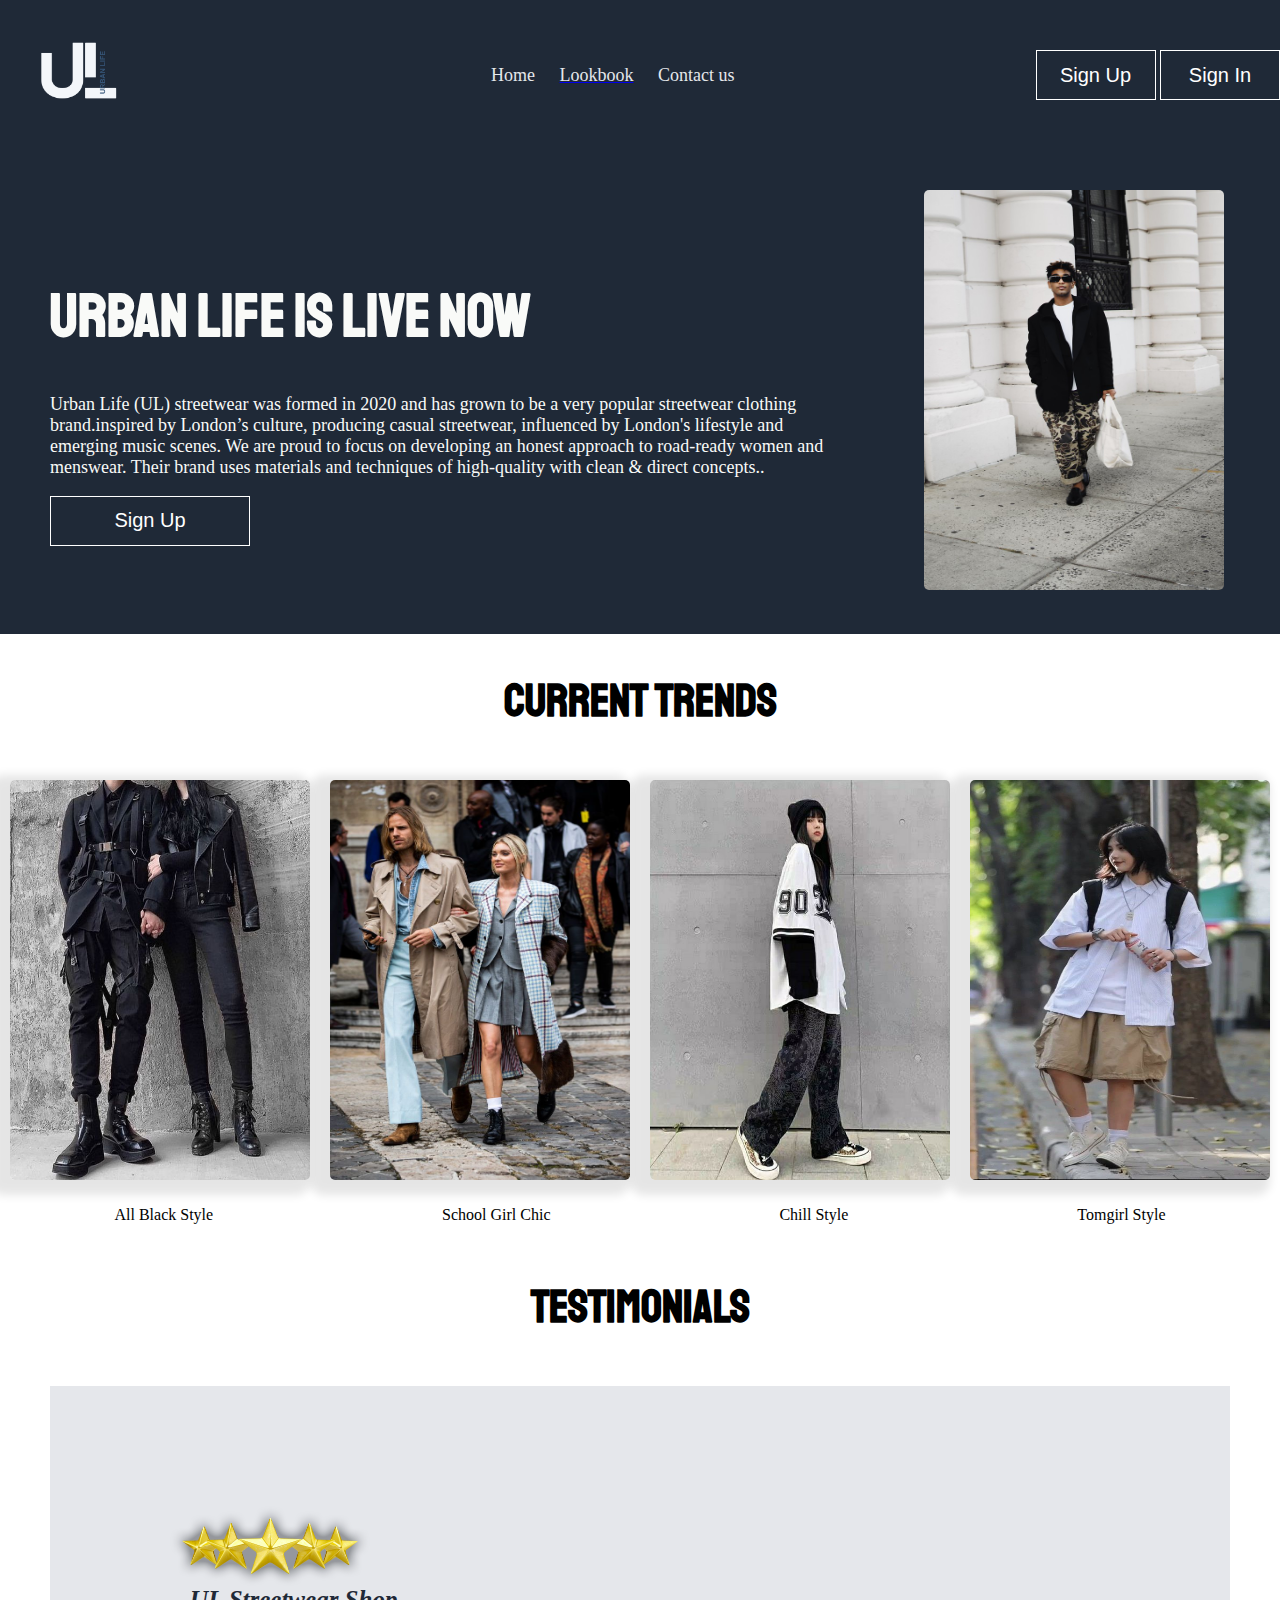
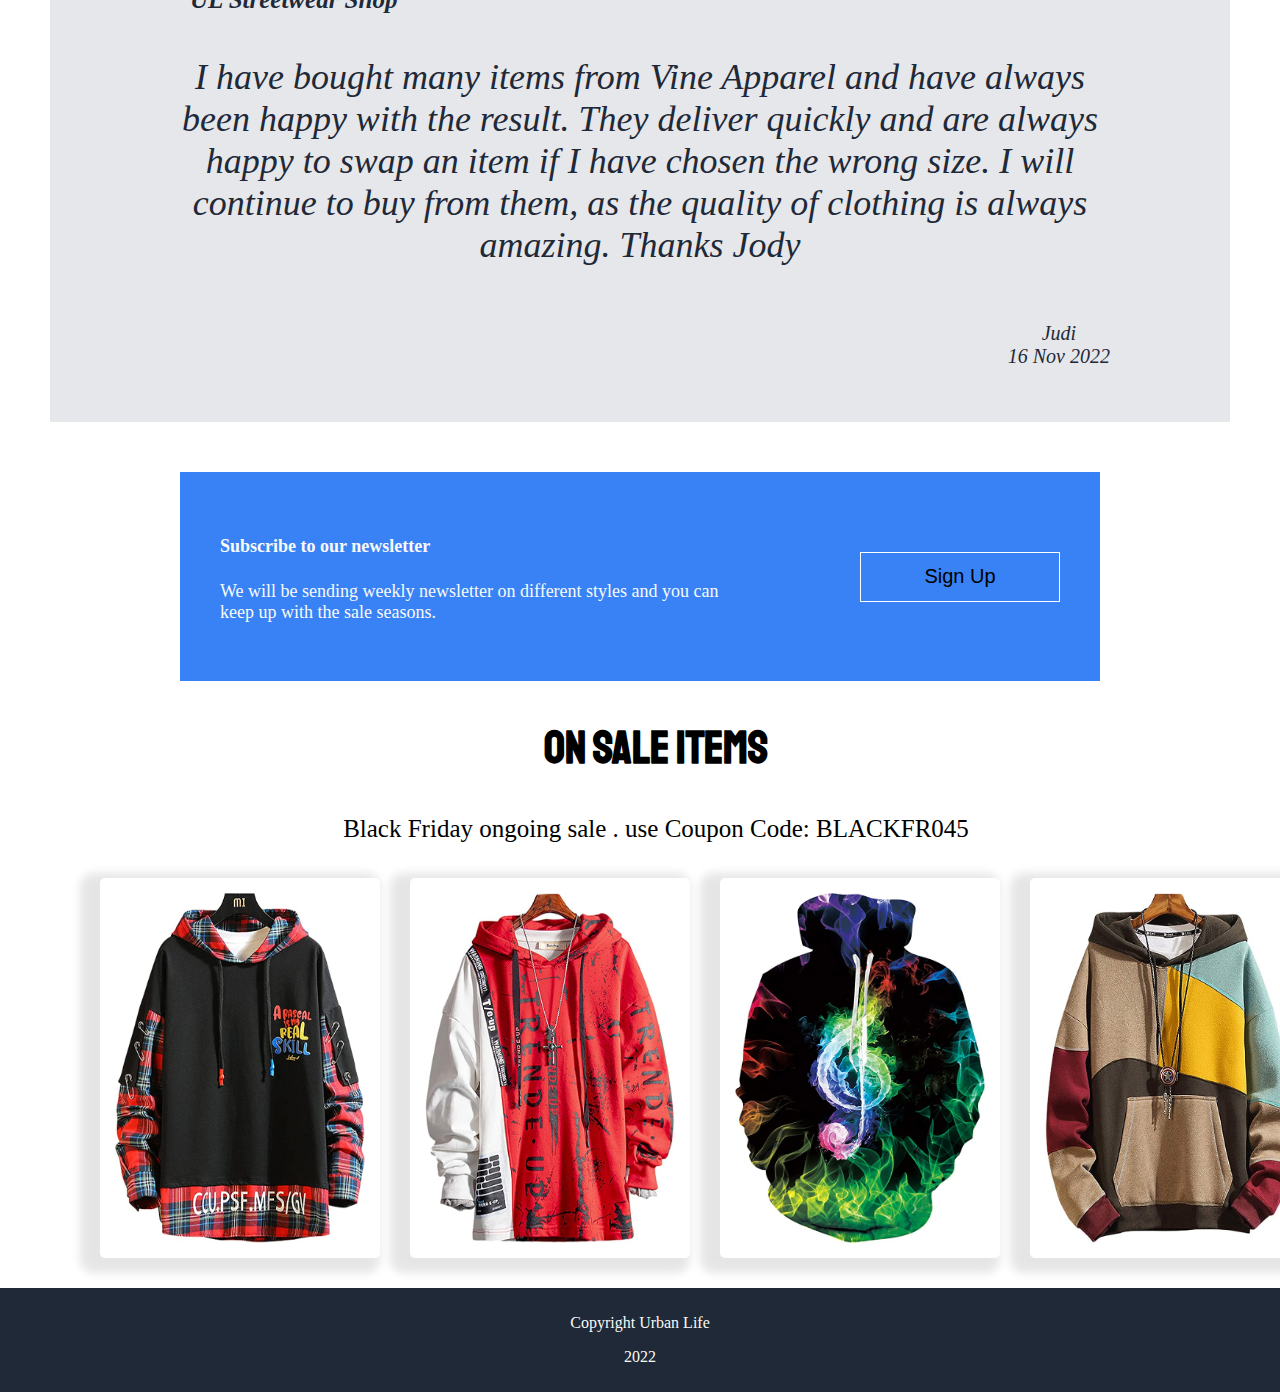
==== index.html @ 91b4eda9 "completed all updates and code optimized" ====
<!DOCTYPE html>
<html lang="en">
<head>
    <meta charset="UTF-8">
    <meta http-equiv="X-UA-Compatible" content="IE=edge">
    <meta name="viewport" content="width=device-width, initial-scale=1.0">
    <link rel="stylesheet" href="./styles.css">
    <title>Street Style Fashion</title>
</head>
<body>
    <header>
        <img 
            class="logo-div"
            src='./img/UL.png'
            alt='street style logo'
        />
        <nav class="nav-div">
            <ul class="navbar-head">
                <li class="navbar-item">Home</li>
                <a href="./screens/lookbook/lookbook.html"><li class="navbar-item">Lookbook</li></a>
                <li class="navbar-item">Contact us</li>
            </ul>
        </nav>
        <div class="sign-div">
            <button class="sign-button">
                Sign Up
            </button>
            <button class="sign-button">
                Sign In
            </button>
        </div>
    </header>

    <section class="first-section">
        <div class="first-section-data">
            <h1>Urban Life is live now</h1>
            <p> Urban Life (UL) streetwear was formed in 2020 and has grown to be a very popular streetwear clothing brand.inspired by London’s culture, producing casual streetwear, influenced by London's lifestyle and emerging music scenes. We are proud to focus on developing an honest approach to road-ready women and menswear. Their brand uses materials and techniques of high-quality with clean & direct concepts..</p>
            <button class="jumbotron-button">Sign Up</button>
        </div>
        <div class="first-section-image">
            <img
                class="main-image"
                src="./img/5564923_1669166800454_filtered.jpg"
                alt="picture of a man with street style fashion"
                height=400px
            />
        </div>
    </section>

    <h2> Current Trends</h2>
    <section class="second-section">
            <img class="current-trend-images" alt="street wear designs" src="./img/img2.jpeg" />
            <img class="current-trend-images" alt="street wear designs" src="./img/img3.jpeg" />
            <img class="current-trend-images" alt="street wear designs" src="./img/img4.jpeg" width="250px" height="250px"/>
            <img class="current-trend-images" alt="street wear designs" src="./img/img5.jpeg" width="250px" height="250px"/>
    </section>
    <section class="second-section-text">
        <p>All Black Style</p>
        <p>School Girl Chic</p>
        <p>Chill Style</p>
        <p>Tomgirl Style</p>
    </section>
    <h2>Testimonials</h2>
    <section class="third-section">
        <img src="./img/five-star-rating.png" alt="sive star rating" >
        <h5>UL Streetwear Shop</h5>
        <p class="testimonial-user1">I have bought many items from Vine Apparel and have always been happy with the result. They deliver quickly and are always happy to swap an item if I have chosen the wrong size. I will continue to buy from them, as the quality of clothing is always amazing. Thanks Jody</p>
        <p class="testimonial-name-sign"><strong>Judi</strong><br>16 Nov 2022</p>
    </section>
    <section class="fourth-section">
        <div class="fourth-section-data">
            <h4>Subscribe to our newsletter</h4>
            <p>We will be sending weekly newsletter on different styles and you can keep up with the sale seasons. </p>
        </div>
        <div class="fourth-section-button">
            <button id="newsletter-button">
                Sign Up
            </button>
        </div>
    </section>
    <section class="on-sale">
        <h2>on Sale Items</h2>
        <p class="sale-text">Black Friday ongoing sale . use Coupon Code: BLACKFR045</p>
        <div class="sale-items">
            <img class="on-sale-images"  src="./img/onSale1.jpg">
            <img class="on-sale-images"  src="./img/onSale2.jpg">
            <img class="on-sale-images"  src="./img/onSale4.jpg">
            <img class="on-sale-images"  src="./img/onSale3.jpg">
            <img class="on-sale-images"  src="./img/onSale5.jpg">
            <img class="on-sale-images"  src="./img/onSale6.jpg">
        </div>
    </section>
    <footer>
    <p>Copyright Urban Life </p>
    <p>2022</p>
    </footer>
</body>
</html>
---- styles.css ----
@import url('https://fonts.googleapis.com/css2?family=Bigelow+Rules&family=Manrope:wght@200&family=Neucha&family=Patrick+Hand&family=Staatliches&display=swap');

body{
    height: 100vh;
    width: 100%;
    margin:0;
}
header{
    display: flex;
    flex-direction: row;
    height: 150px;
    justify-content: space-between;
    align-items: center;
    background-color: #1f2937;
    color: #f9faf8;
    font-size: 18px;
}
.nav-div{
    align-items: center;
    
}
.navbar-head{
    list-style-type: none;
}
.navbar-item{
    display: inline;
    padding: 10px;
}
.navbar-item:hover{
    color: yellow;
    font-weight: 600;
    transform: scale(5);
}
.navbar-item:visited{
    font-size: 18px;
    color: #E5E7EB;
}
.navbar-item{
    font-size: 18px;
    color: #E5E7EB;
}
.logo-div{
    width: 150px;
    height: auto;
}

.first-section{
    width: 100%;
    display: flex;
    flex-direction: row;
    justify-content: center;
    align-items: center;
    background-color: #1f2937;
    color: #f9faf8;
}
.first-section-image{
    width:30%;
    padding: 30px;
}
.main-image{
    width:300px;
    height:400px;
    border-radius: 5px;
    margin: 10px;
}
.first-section-data{
    width: 70%;
    padding:50px;
}

.second-section {
    width: 100%;
    display: flex;
    flex-direction: row;
    justify-content: space-around;
    align-items: center;
    margin-top: 40px;
}
.second-section img {
    box-shadow: -10px 5px 10px 10px rgba(0,0,0,0.1);
}
.second-section-text{
    width: 100%;
    display: flex;
    flex-direction: row;
    justify-content: space-around;
    align-items: center;
}
.second-section-text p{
    position: relative;
    max-width: 120px;
    text-align: left;
}
.third-section{
    background-color: #E5E7EB;
    margin: 50px;
    padding: 120px;
    /*height: 13rem; */
    text-align: center;
    justify-content: center;
    font-size: 36px;
    font-style: italic;
    font-weight: lighter;
    color: #1f2937
}
.fourth-section{
    background-color: #3882f6;
    margin-left: 180px;
    margin-right: 180px;
    padding: 40px; 
    display: flex;
    flex-direction: row;
    height: auto;
    justify-content: space-between;
    align-items: center;
    color: #f9faf8;
    font-size: 18px;
}
.fourth-section-data{
    width:60%;
}
.sign-button{
    background: #1f2937;
    width: 120px;
    height: 50px;
    border: 1px solid white ;
    font-size: 20px;
    color: white;
}
#newsletter-button{
    background: transparent;
    width: 200px;
    height: 50px;
    border: 1px solid white ;
    font-size: 20px;
}
footer{
    align-items: center;
    background-color: #1f2937;
    color: #f9faf8;
    justify-content: center;
    font: 18px;
    padding: 10px;
    text-align: center;
    margin-top: 20px;
}
h1{
    font-size: 48px;
    font-weight: extra-bold;
    color: #f9faf8;
}
.first-section p{
    font-size: 18px;
}
button:hover{
    background-color: #4a638b;
}
.current-trend-images{
    width:300px;
    height:400px;
    border-radius: 5px;
    margin: 10px;
}

.jumbotron-button{
    background: #1f2937;
    width: 200px;
    height: 50px;
    border: 1px solid white ;
    font-size: 20px;
    color: white;
}
.sale-items{
    display: flex;
    flex-direction: row;
}

.sale-items img{
    border-radius:5px;
    box-shadow: -10px 5px 10px 10px rgba(0,0,0,0.1);
}
.testimonial-name-sign{
    display: block;
    float: right;
    font-size: 20px;
}

.testimonial-date{
   
    float: right;
    font-size: 15px;
}
.third-section img{
    width: 200px;
    height: 80px;
    float: left;
}

.testimonial-user1{
    clear: left;
}

.third-section h5{
    clear: left;
    float:left;
    margin-top: 0px;
    font-size: 25px;
    margin-left: 20px;
}
h2{
    font-size: 46px;
    font-family: 'Staatliches', cursive;
    text-align: center;
}
h1{
    font-size: 60px;
    font-family: 'Staatliches', cursive;
}
.on-sale{
    width: 90%;
    justify-content: center;
    align-items: center;
    margin-left: 80px;
    margin-right: 80px;
}
.sale-text{
    font-size: 25px;
    font-weight: 300;
    text-align: center;
}
.on-sale-images{
    width: 250px;
    height:350px;
    border-radius: 5px;
    margin: 10px;
    margin-left: 20px;
    padding: 15px;
}
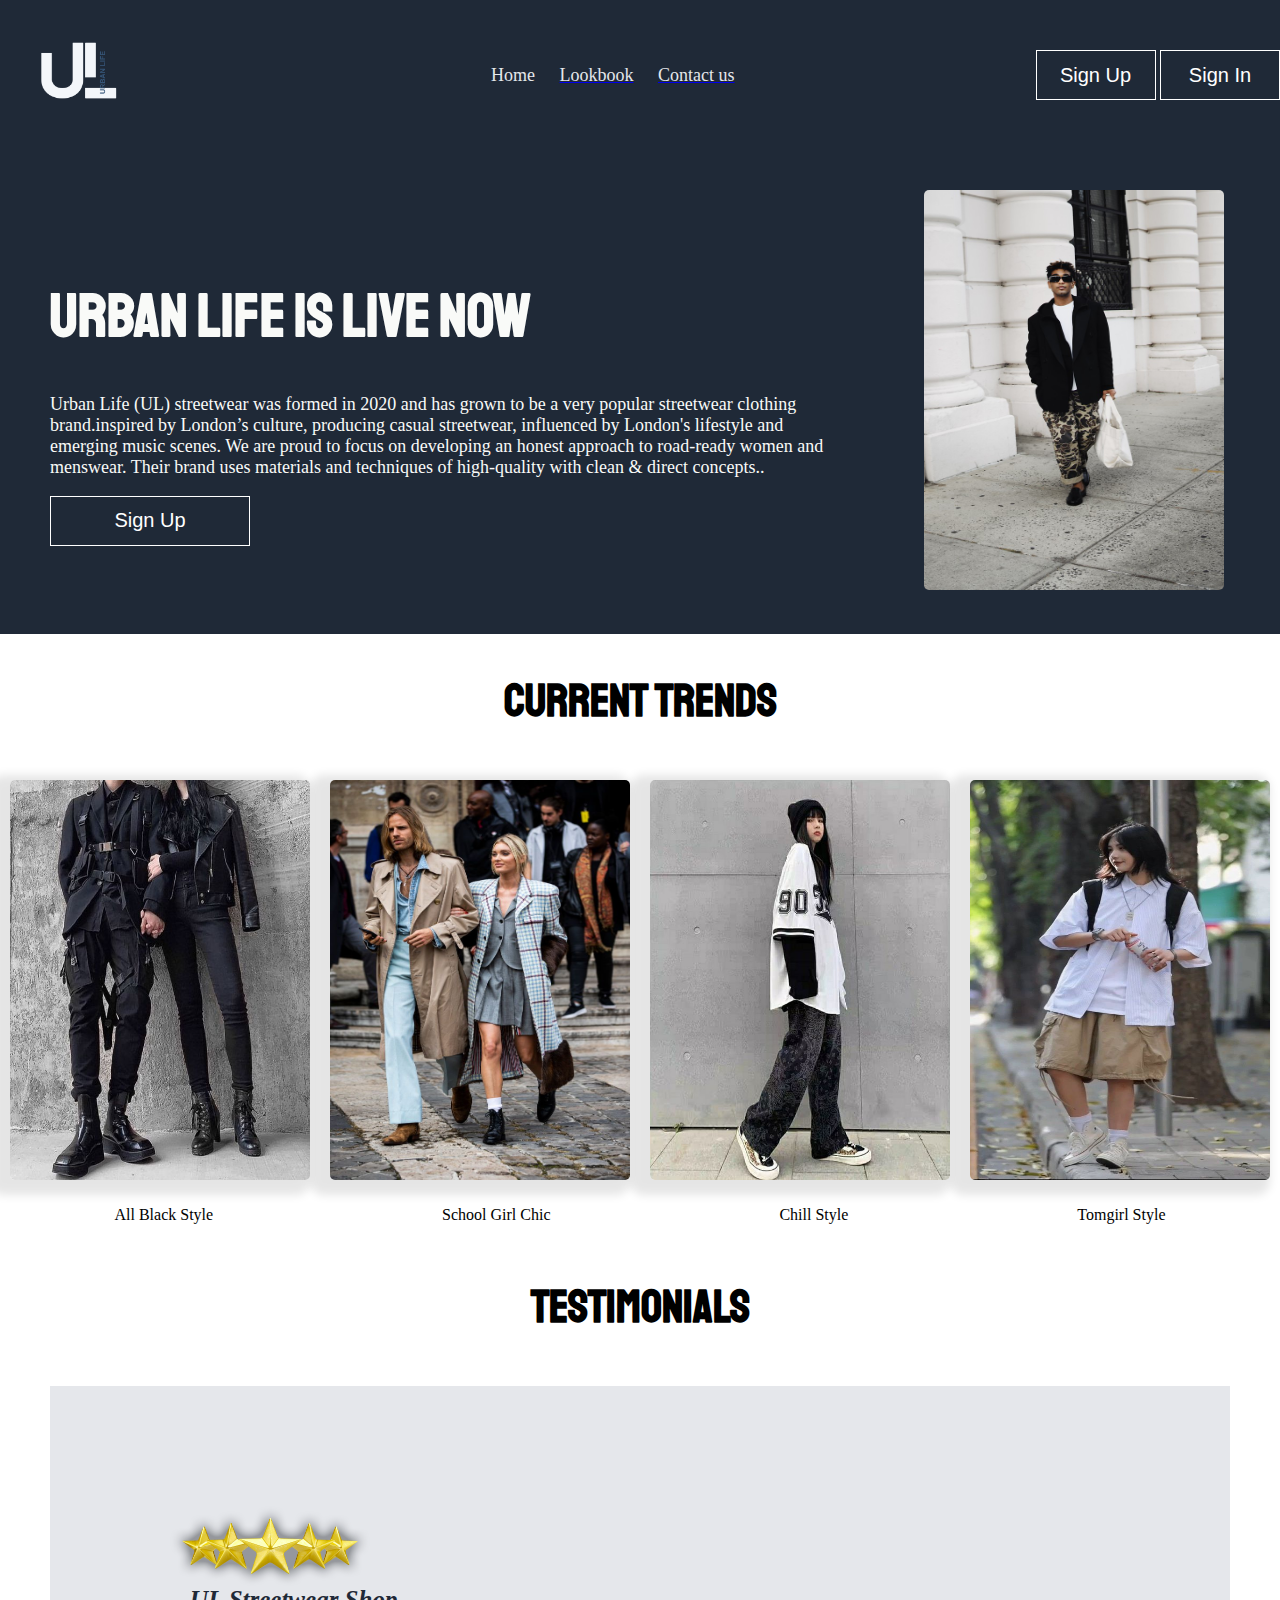
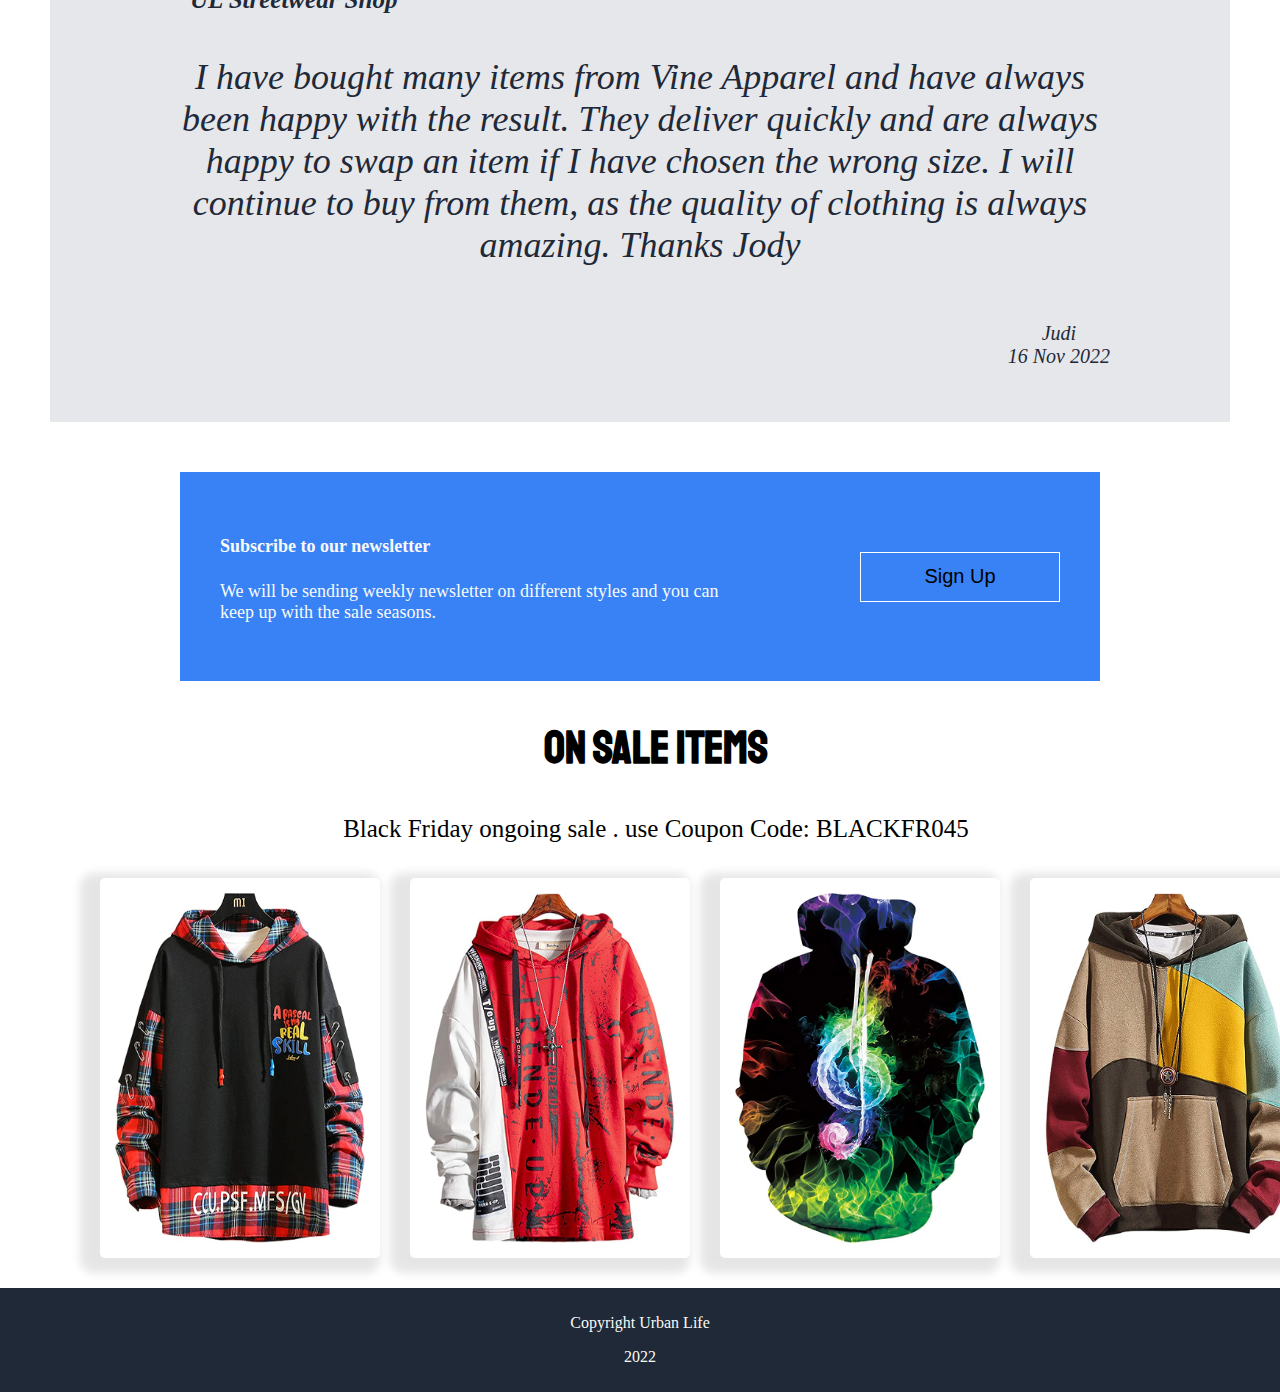
==== commit f22bc2c1: "added contact us page" ====
--- a/index.html
+++ b/index.html
@@ -18,7 +18,7 @@
             <ul class="navbar-head">
                 <li class="navbar-item">Home</li>
                 <a href="./screens/lookbook/lookbook.html"><li class="navbar-item">Lookbook</li></a>
-                <li class="navbar-item">Contact us</li>
+                <a href="./screens/contact-us/contact-us.html"><li class="navbar-item">Contact us</li></a>
             </ul>
         </nav>
         <div class="sign-div">
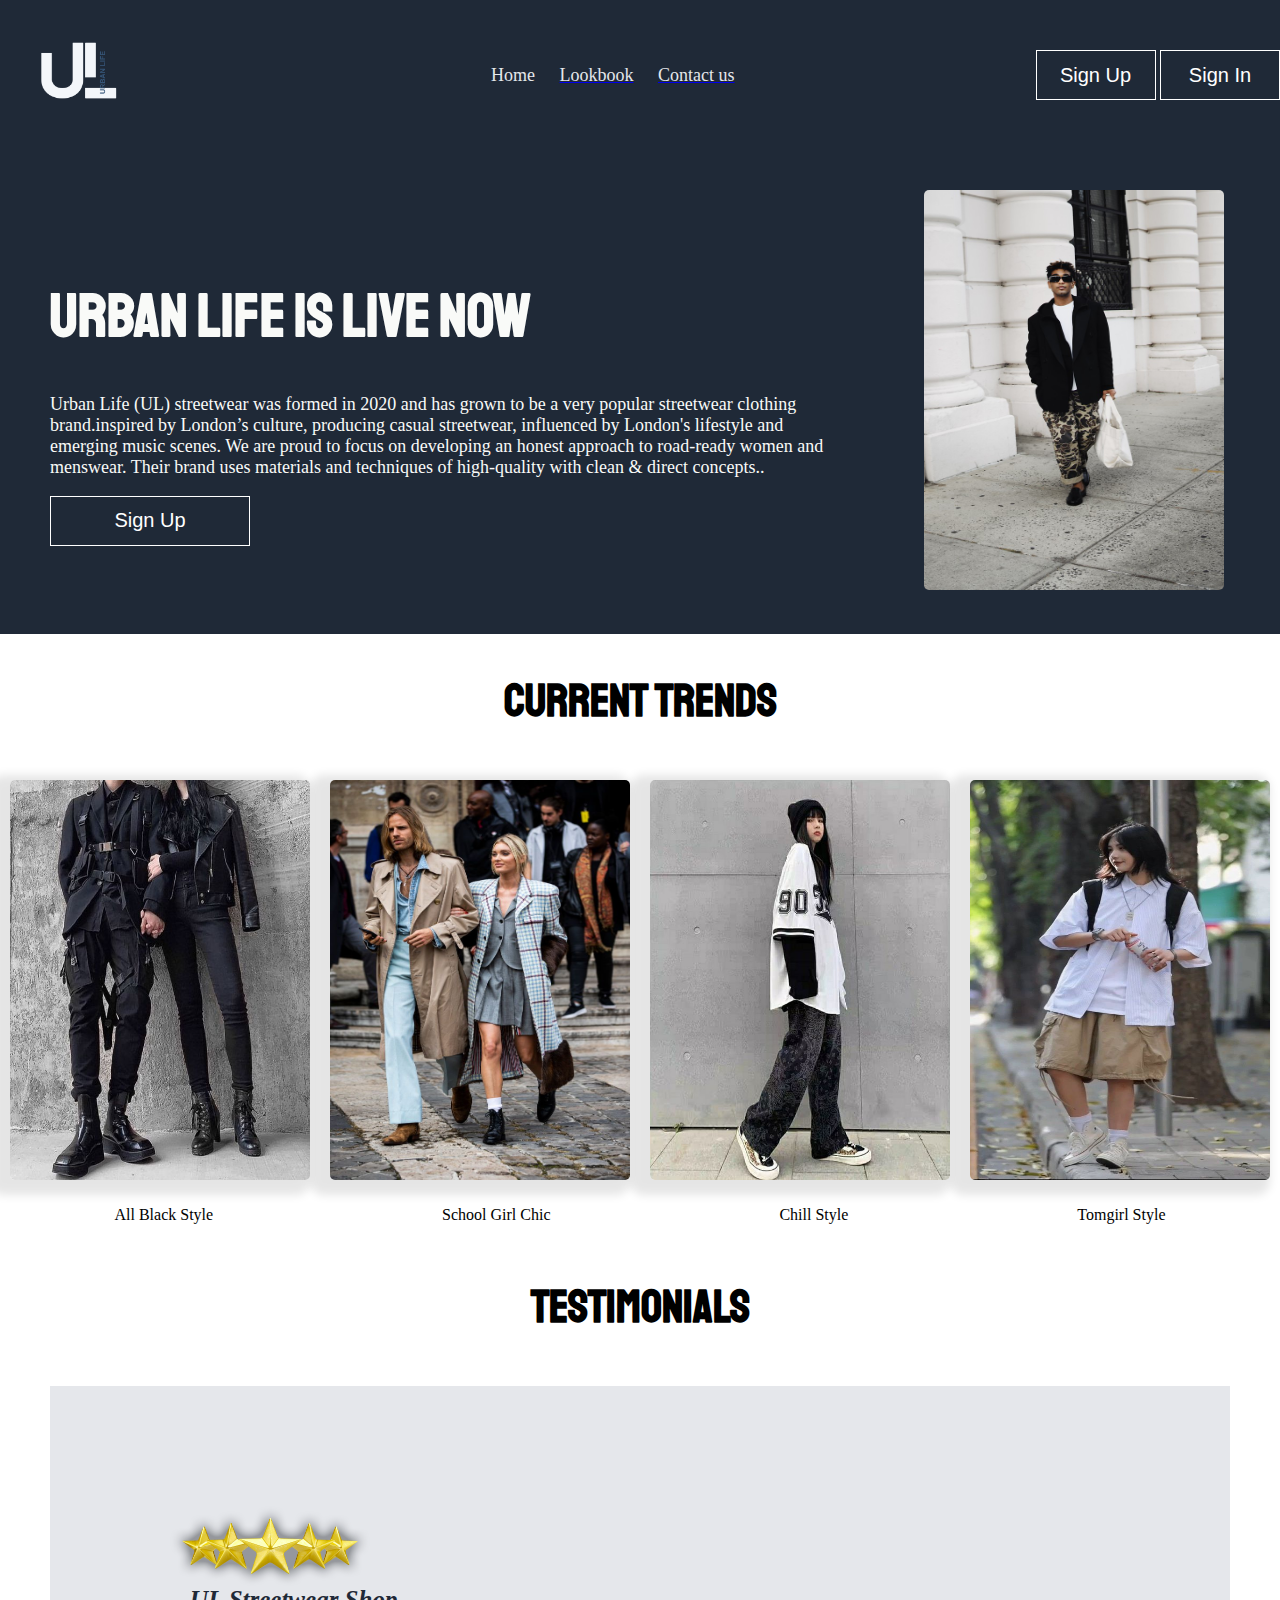
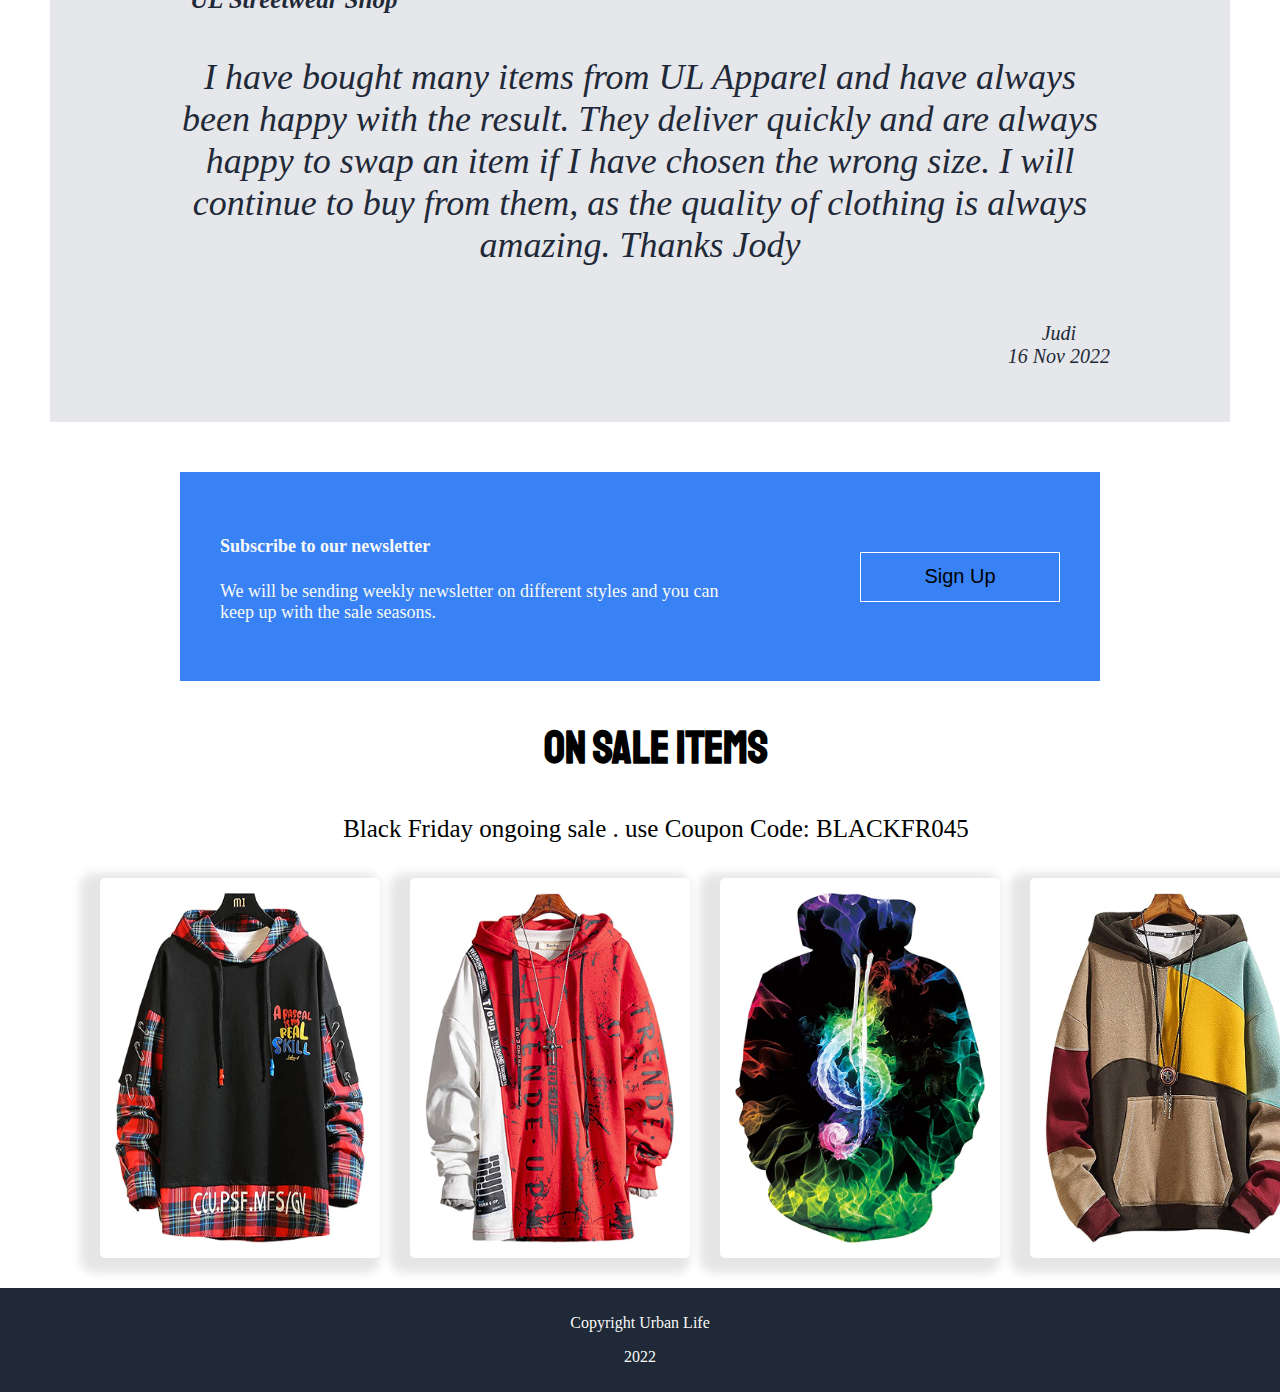
==== commit 1d4bc66f: "added add to cart btn- updated few stuff" ====
--- a/index.html
+++ b/index.html
@@ -64,7 +64,7 @@
     <section class="third-section">
         <img src="./img/five-star-rating.png" alt="sive star rating" >
         <h5>UL Streetwear Shop</h5>
-        <p class="testimonial-user1">I have bought many items from Vine Apparel and have always been happy with the result. They deliver quickly and are always happy to swap an item if I have chosen the wrong size. I will continue to buy from them, as the quality of clothing is always amazing. Thanks Jody</p>
+        <p class="testimonial-user1">I have bought many items from UL Apparel and have always been happy with the result. They deliver quickly and are always happy to swap an item if I have chosen the wrong size. I will continue to buy from them, as the quality of clothing is always amazing. Thanks Jody</p>
         <p class="testimonial-name-sign"><strong>Judi</strong><br>16 Nov 2022</p>
     </section>
     <section class="fourth-section">
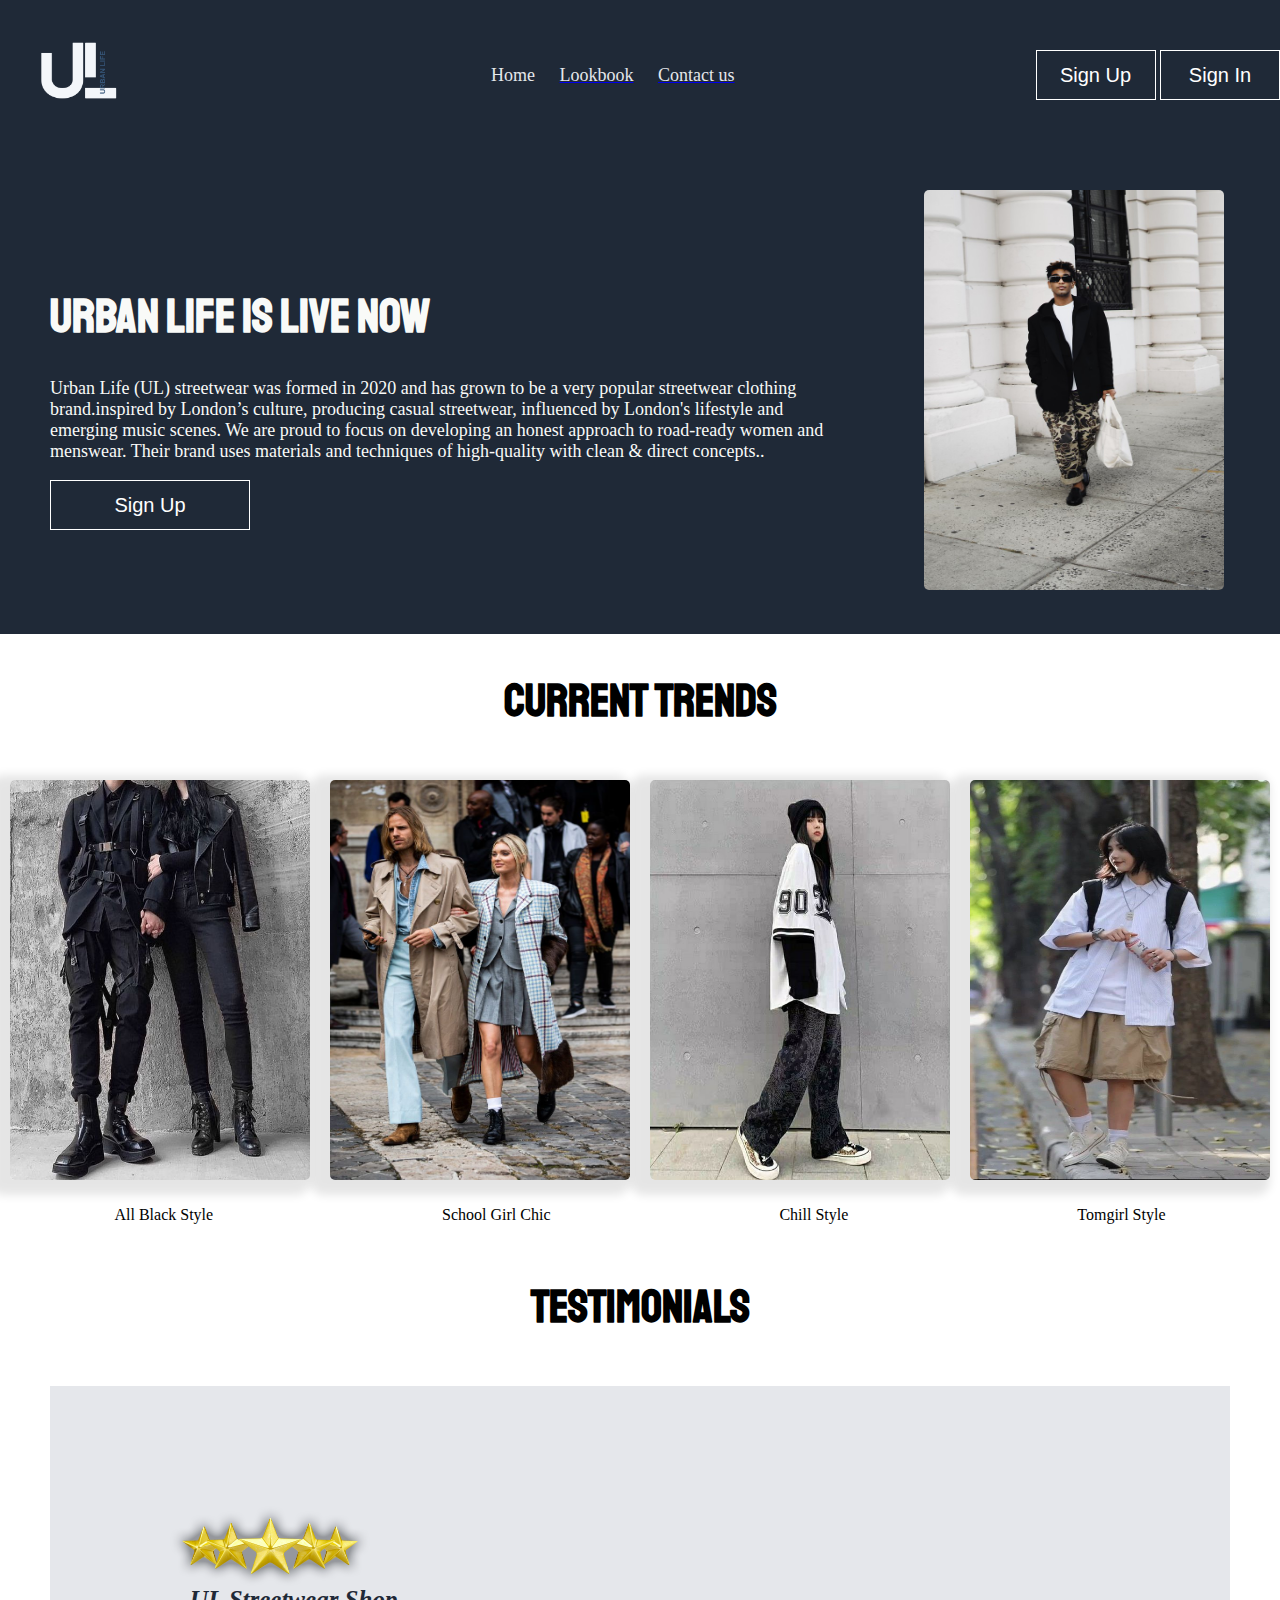
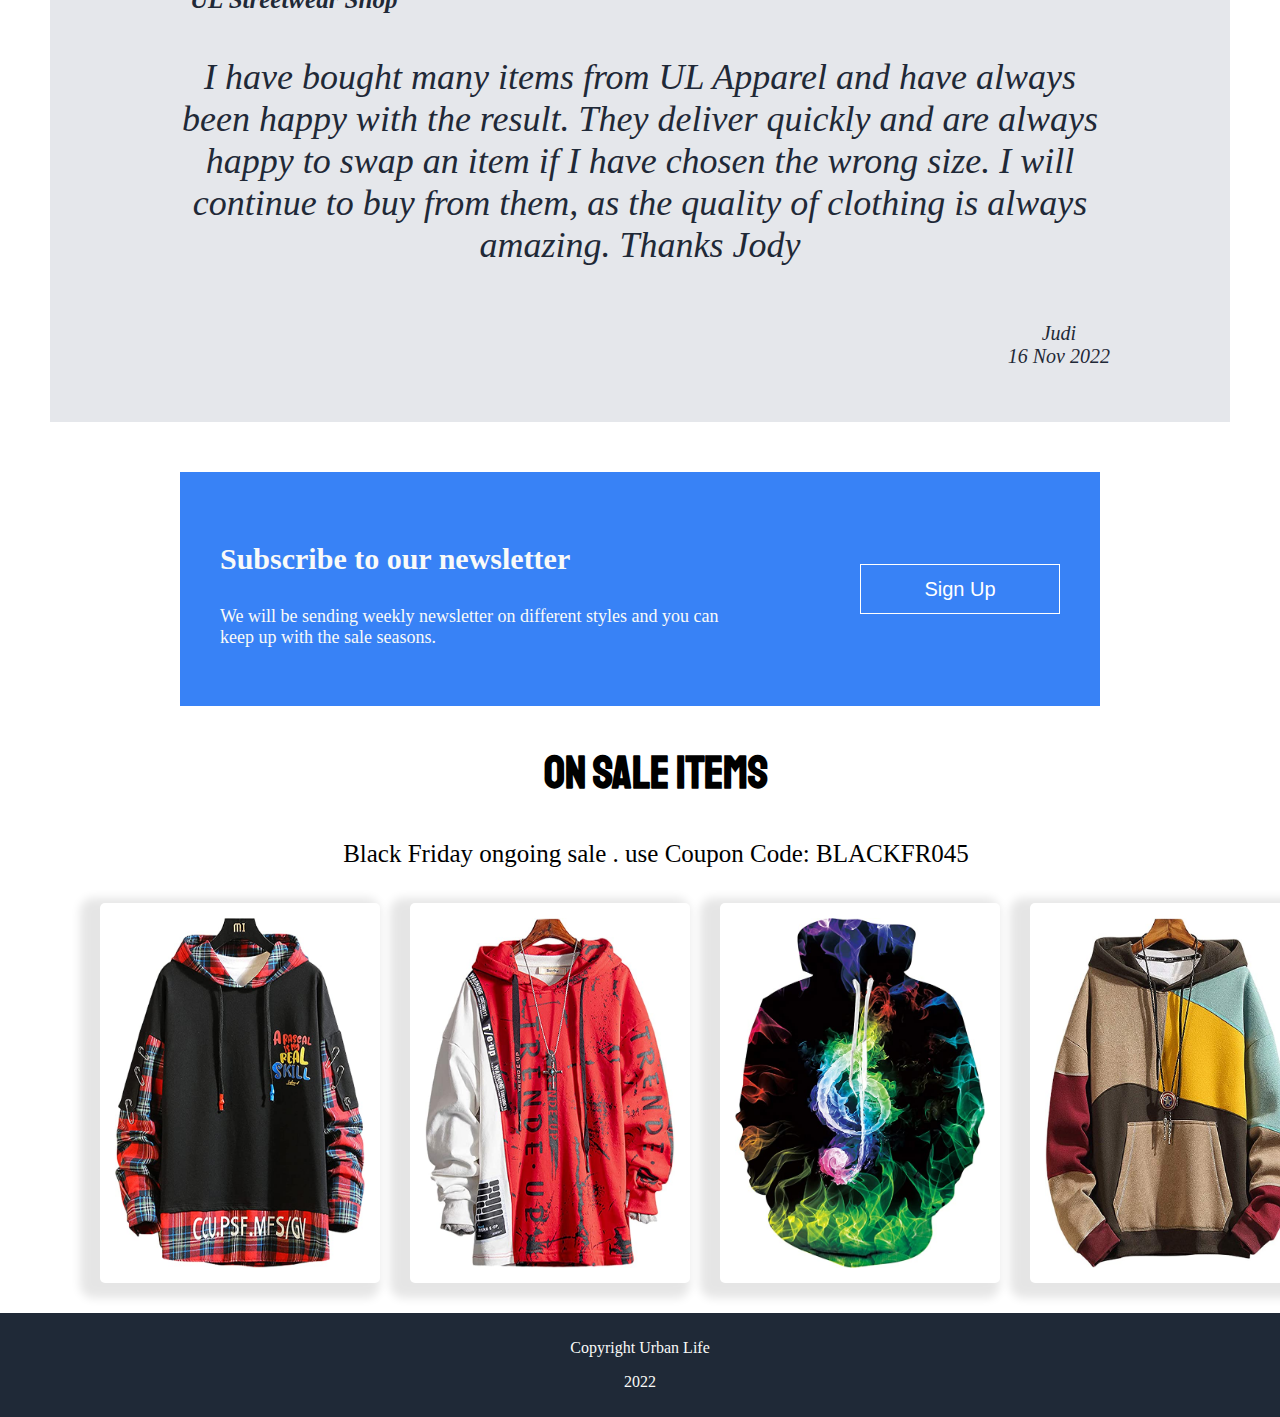
==== commit 53c3d566: "fixed bugs" ====
--- a/index.html
+++ b/index.html
@@ -69,7 +69,7 @@
     </section>
     <section class="fourth-section">
         <div class="fourth-section-data">
-            <h4>Subscribe to our newsletter</h4>
+            <h3>Subscribe to our newsletter</h3>
             <p>We will be sending weekly newsletter on different styles and you can keep up with the sale seasons. </p>
         </div>
         <div class="fourth-section-button">
--- a/styles.css
+++ b/styles.css
@@ -43,7 +43,6 @@
     width: 150px;
     height: auto;
 }
-
 .first-section{
     width: 100%;
     display: flex;
@@ -133,6 +132,7 @@
     height: 50px;
     border: 1px solid white ;
     font-size: 20px;
+    color: white;
 }
 footer{
     align-items: center;
@@ -143,11 +143,6 @@
     padding: 10px;
     text-align: center;
     margin-top: 20px;
-}
-h1{
-    font-size: 48px;
-    font-weight: extra-bold;
-    color: #f9faf8;
 }
 .first-section p{
     font-size: 18px;
@@ -161,7 +156,6 @@
     border-radius: 5px;
     margin: 10px;
 }
-
 .jumbotron-button{
     background: #1f2937;
     width: 200px;
@@ -174,7 +168,6 @@
     display: flex;
     flex-direction: row;
 }
-
 .sale-items img{
     border-radius:5px;
     box-shadow: -10px 5px 10px 10px rgba(0,0,0,0.1);
@@ -184,9 +177,7 @@
     float: right;
     font-size: 20px;
 }
-
 .testimonial-date{
-   
     float: right;
     font-size: 15px;
 }
@@ -195,11 +186,9 @@
     height: 80px;
     float: left;
 }
-
 .testimonial-user1{
     clear: left;
 }
-
 .third-section h5{
     clear: left;
     float:left;
@@ -213,8 +202,13 @@
     text-align: center;
 }
 h1{
-    font-size: 60px;
     font-family: 'Staatliches', cursive;
+    font-size: 48px;
+    font-weight: extra-bold;
+    color: #f9faf8;
+}
+h3{
+    font-size: 30px;
 }
 .on-sale{
     width: 90%;
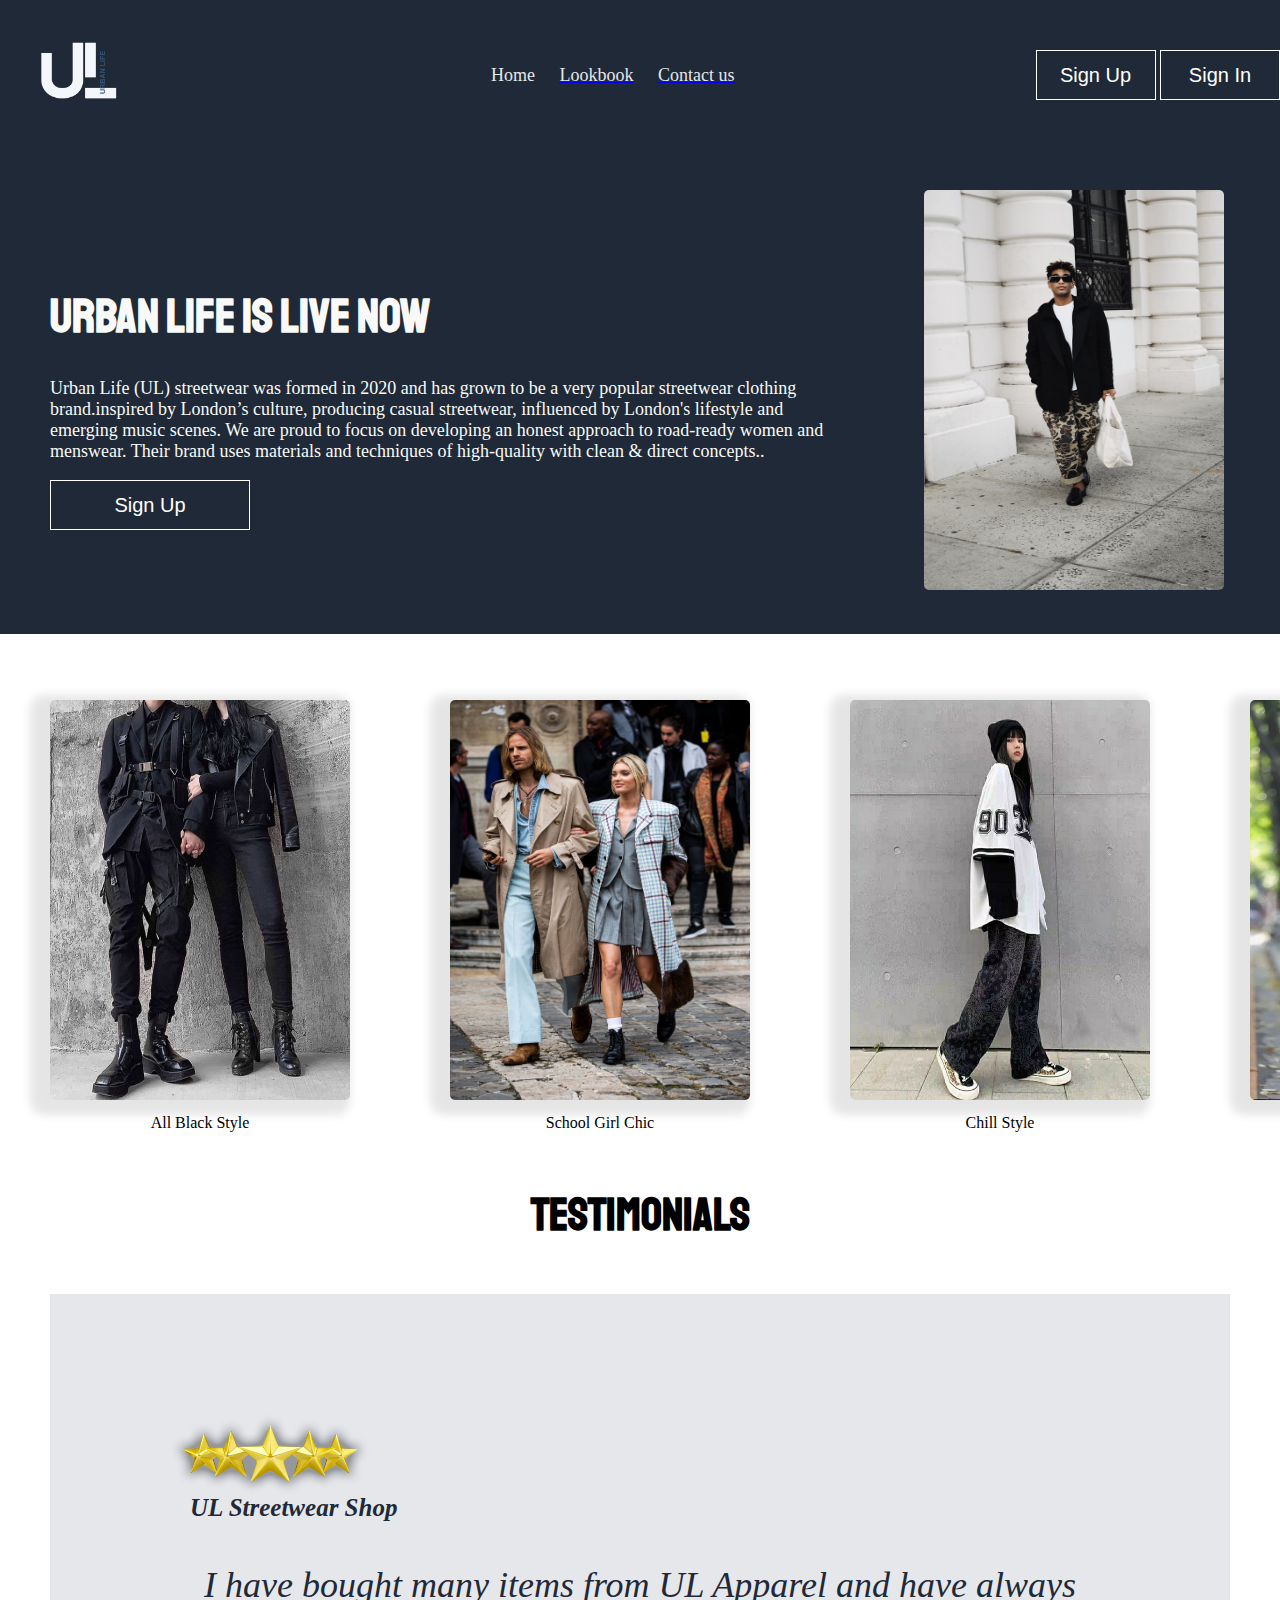
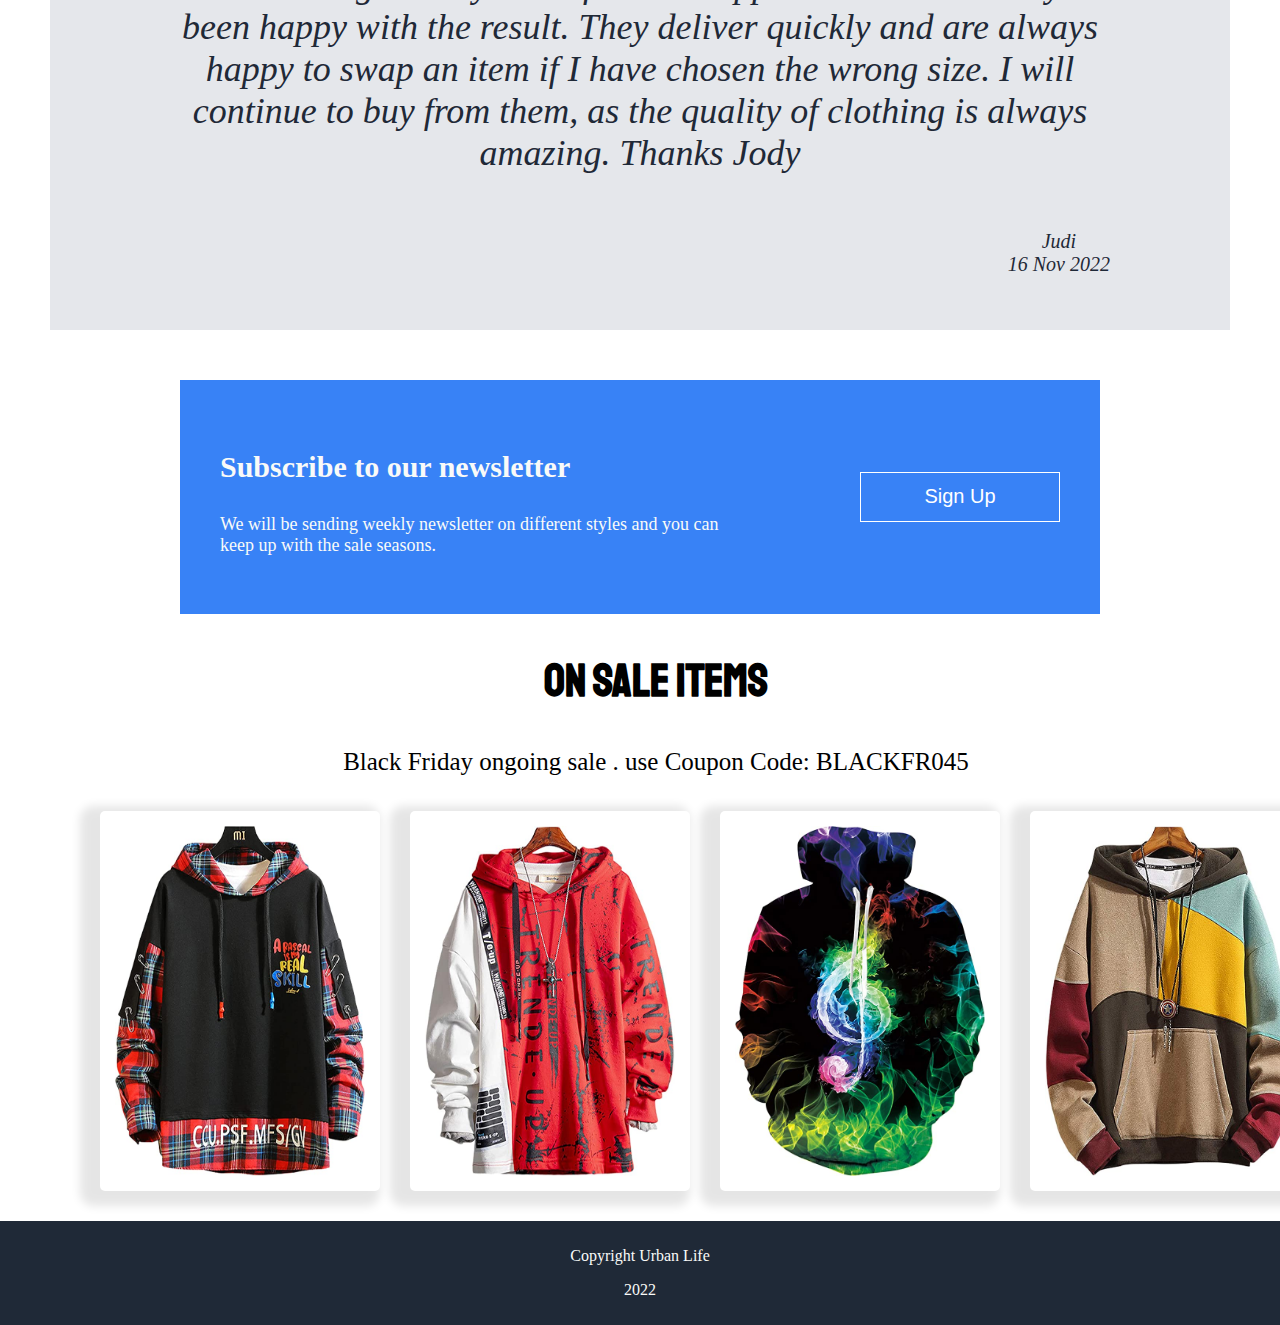
==== commit 0fc613a4: "convedrted img to fig" ====
--- a/index.html
+++ b/index.html
@@ -30,69 +30,105 @@
             </button>
         </div>
     </header>
-
-    <section class="first-section">
-        <div class="first-section-data">
-            <h1>Urban Life is live now</h1>
-            <p> Urban Life (UL) streetwear was formed in 2020 and has grown to be a very popular streetwear clothing brand.inspired by London’s culture, producing casual streetwear, influenced by London's lifestyle and emerging music scenes. We are proud to focus on developing an honest approach to road-ready women and menswear. Their brand uses materials and techniques of high-quality with clean & direct concepts..</p>
-            <button class="jumbotron-button">Sign Up</button>
-        </div>
-        <div class="first-section-image">
-            <img
-                class="main-image"
-                src="./img/5564923_1669166800454_filtered.jpg"
-                alt="picture of a man with street style fashion"
-                height=400px
+    <main>
+        <section class="first-section">
+            <div class="first-section-data">
+                <h1>Urban Life is live now</h1>
+                <p> Urban Life (UL) streetwear was formed in 2020 and has grown to be a very popular streetwear clothing brand.inspired by London’s culture, producing casual streetwear, influenced by London's lifestyle and emerging music scenes. We are proud to focus on developing an honest approach to road-ready women and menswear. Their brand uses materials and techniques of high-quality with clean & direct concepts..</p>
+                <button class="jumbotron-button">Sign Up</button>
+            </div>
+            <div class="first-section-image">
+                <img
+                    class="main-image"
+                    src="./img/5564923_1669166800454_filtered.jpg"
+                    alt="picture of a man with street style fashion"
+                    height=400px
+                />
+            </div>
+        </section>
+        <section class="second-section">
+            <figure>
+                <img
+                src="./img/img2.jpeg" 
+                class="current-trend-images"
+                alt="All Black Style"
             />
-        </div>
-    </section>
-
-    <h2> Current Trends</h2>
-    <section class="second-section">
-            <img class="current-trend-images" alt="street wear designs" src="./img/img2.jpeg" />
-            <img class="current-trend-images" alt="street wear designs" src="./img/img3.jpeg" />
-            <img class="current-trend-images" alt="street wear designs" src="./img/img4.jpeg" width="250px" height="250px"/>
-            <img class="current-trend-images" alt="street wear designs" src="./img/img5.jpeg" width="250px" height="250px"/>
-    </section>
-    <section class="second-section-text">
-        <p>All Black Style</p>
-        <p>School Girl Chic</p>
-        <p>Chill Style</p>
-        <p>Tomgirl Style</p>
-    </section>
-    <h2>Testimonials</h2>
-    <section class="third-section">
-        <img src="./img/five-star-rating.png" alt="sive star rating" >
-        <h5>UL Streetwear Shop</h5>
-        <p class="testimonial-user1">I have bought many items from UL Apparel and have always been happy with the result. They deliver quickly and are always happy to swap an item if I have chosen the wrong size. I will continue to buy from them, as the quality of clothing is always amazing. Thanks Jody</p>
-        <p class="testimonial-name-sign"><strong>Judi</strong><br>16 Nov 2022</p>
-    </section>
-    <section class="fourth-section">
-        <div class="fourth-section-data">
-            <h3>Subscribe to our newsletter</h3>
-            <p>We will be sending weekly newsletter on different styles and you can keep up with the sale seasons. </p>
-        </div>
-        <div class="fourth-section-button">
-            <button id="newsletter-button">
-                Sign Up
-            </button>
-        </div>
-    </section>
-    <section class="on-sale">
-        <h2>on Sale Items</h2>
-        <p class="sale-text">Black Friday ongoing sale . use Coupon Code: BLACKFR045</p>
-        <div class="sale-items">
-            <img class="on-sale-images"  src="./img/onSale1.jpg">
-            <img class="on-sale-images"  src="./img/onSale2.jpg">
-            <img class="on-sale-images"  src="./img/onSale4.jpg">
-            <img class="on-sale-images"  src="./img/onSale3.jpg">
-            <img class="on-sale-images"  src="./img/onSale5.jpg">
-            <img class="on-sale-images"  src="./img/onSale6.jpg">
-        </div>
-    </section>
+                <figcaption class="second-section-text">All Black Style</figcaption>
+            </figure>
+            <figure>
+                <img
+                src="./img/img3.jpeg" 
+                class="current-trend-images"
+                alt="School Girl Chic"
+            />
+                <figcaption class="second-section-text">School Girl Chic</figcaption>
+            </figure>
+            <figure>
+                <img
+                src="./img/img4.jpeg" 
+                class="current-trend-images"
+                alt="Chill Style"
+            />
+                <figcaption class="second-section-text">Chill Style</figcaption>
+            </figure>
+            <figure>
+                <img
+                src="./img/img5.jpeg" 
+                class="current-trend-images"
+                alt="Tomgirl Style"
+            />
+                <figcaption class="second-section-text">Tomgirl Style</figcaption>
+            </figure>
+        </section>
+        <!--
+        <h2> Current Trends</h2>
+        <section class="second-section">
+            <img class="current-trend-images" alt="All Black Style" src="./img/img2.jpeg" />
+            <img class="current-trend-images" alt="School Girl Chic" src="./img/img3.jpeg" />
+            <img class="current-trend-images" alt="Chill Style" src="./img/img4.jpeg" />
+            <img class="current-trend-images" alt="Tomgirl Style" src="./img/img5.jpeg" />
+        </section>
+        <section class="second-section-text">
+            <p>All Black Style</p>
+            <p>School Girl Chic</p>
+            <p>Chill Style</p>
+            <p>Tomgirl Style</p>
+        </section>
+        -->
+        <h2>Testimonials</h2>
+        <section class="third-section">
+            <img src="./img/five-star-rating.png" alt="sive star rating" >
+            <h5>UL Streetwear Shop</h5>
+            <p class="testimonial-user1">I have bought many items from UL Apparel and have always been happy with the result. They deliver quickly and are always happy to swap an item if I have chosen the wrong size. I will continue to buy from them, as the quality of clothing is always amazing. Thanks Jody</p>
+            <p class="testimonial-name-sign"><strong>Judi</strong><br>16 Nov 2022</p>
+        </section>
+        <section class="fourth-section">
+            <div class="fourth-section-data">
+                <h3>Subscribe to our newsletter</h3>
+                <p>We will be sending weekly newsletter on different styles and you can keep up with the sale seasons. </p>
+            </div>
+            <div class="fourth-section-button">
+                <button id="newsletter-button">
+                    Sign Up
+                </button>
+            </div>
+        </section>
+        <section class="on-sale">
+            <h2>on Sale Items</h2>
+            <p class="sale-text">Black Friday ongoing sale . use Coupon Code: BLACKFR045</p>
+            <div class="sale-items">
+                <img class="on-sale-images"  src="./img/onSale1.jpg" alt="red and black sweater">
+                <img class="on-sale-images"  src="./img/onSale2.jpg" alt="red and white sweater">
+                <img class="on-sale-images"  src="./img/onSale4.jpg" alt="rainbow color music sweater">
+                <img class="on-sale-images"  src="./img/onSale3.jpg" alt="earth color sweater">
+                <img class="on-sale-images"  src="./img/onSale5.jpg" alt=" red cargo unisex pants">
+                <img class="on-sale-images"  src="./img/onSale6.jpg" alt="forest green cargo unisex pants">
+            </div>
+        </section>
+    </main>
     <footer>
-    <p>Copyright Urban Life </p>
-    <p>2022</p>
+        <p>Copyright Urban Life </p>
+        <p>2022</p>
     </footer>
 </body>
 </html>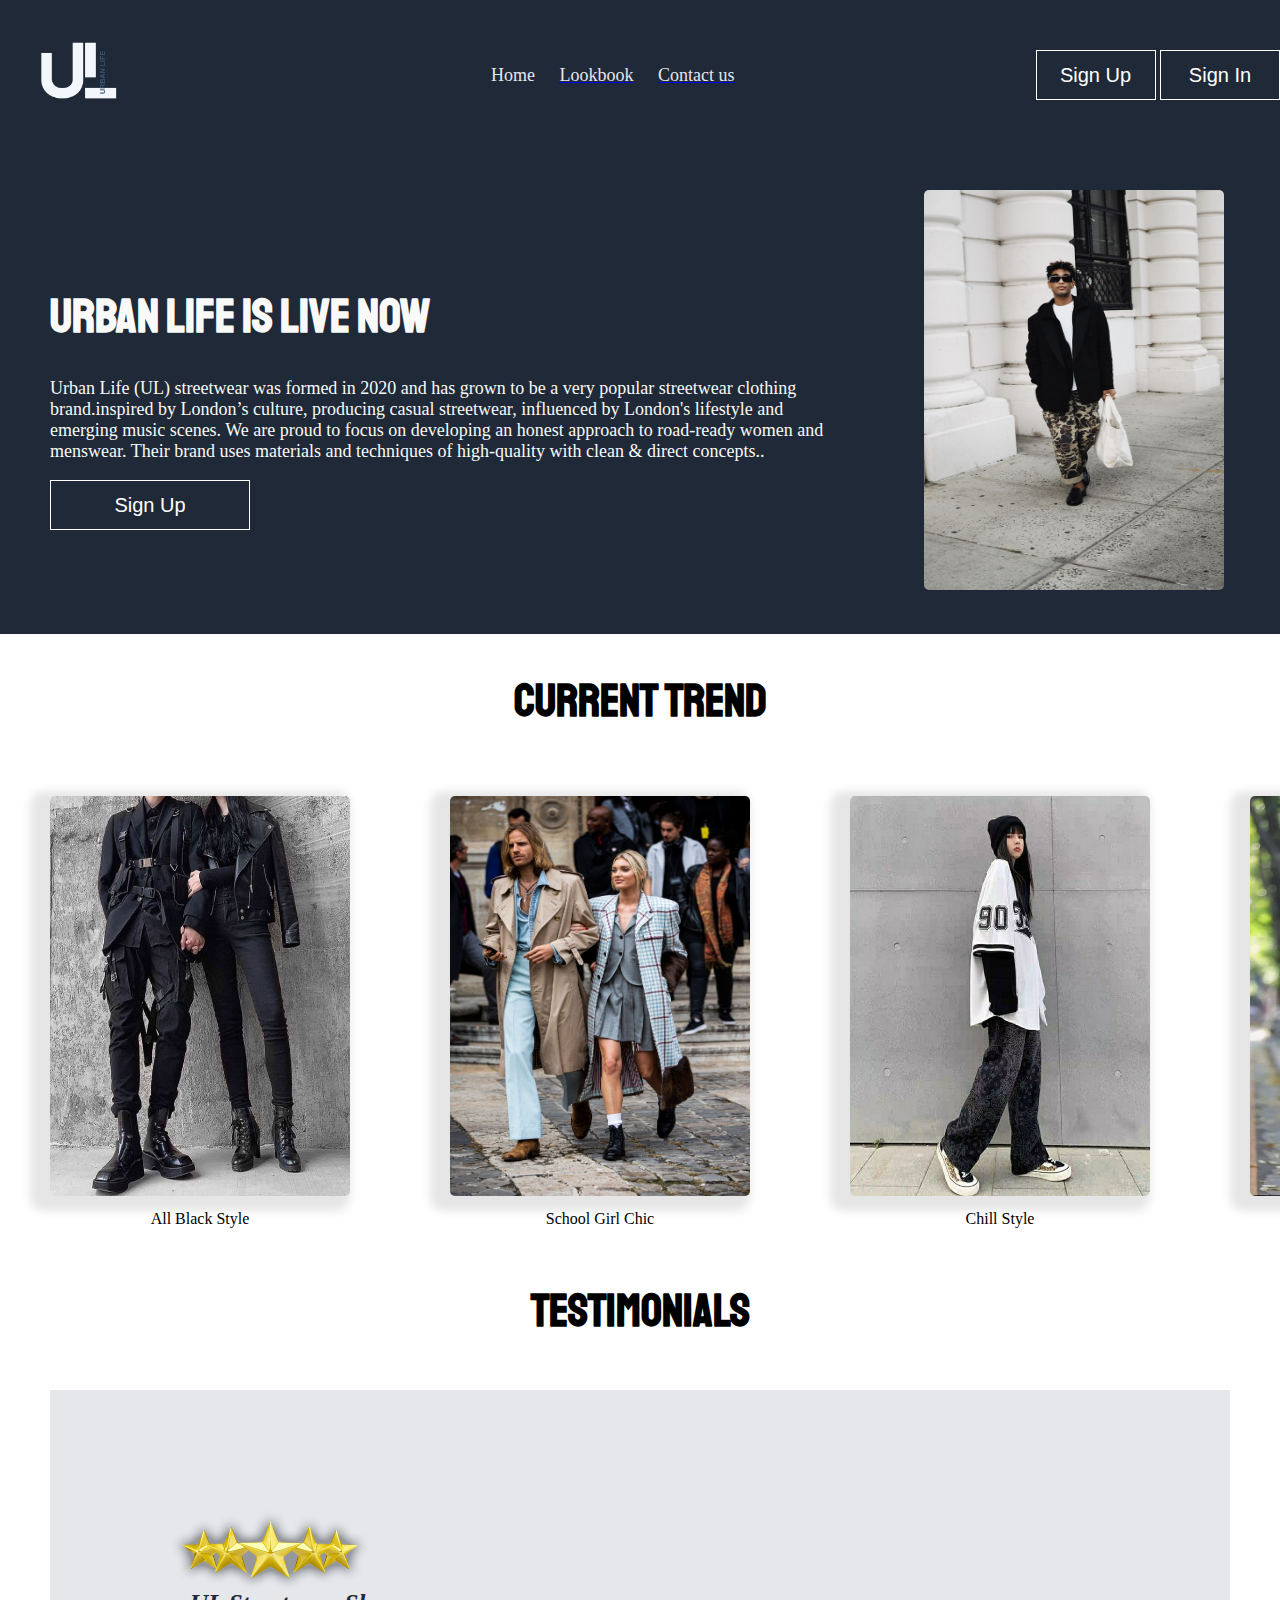
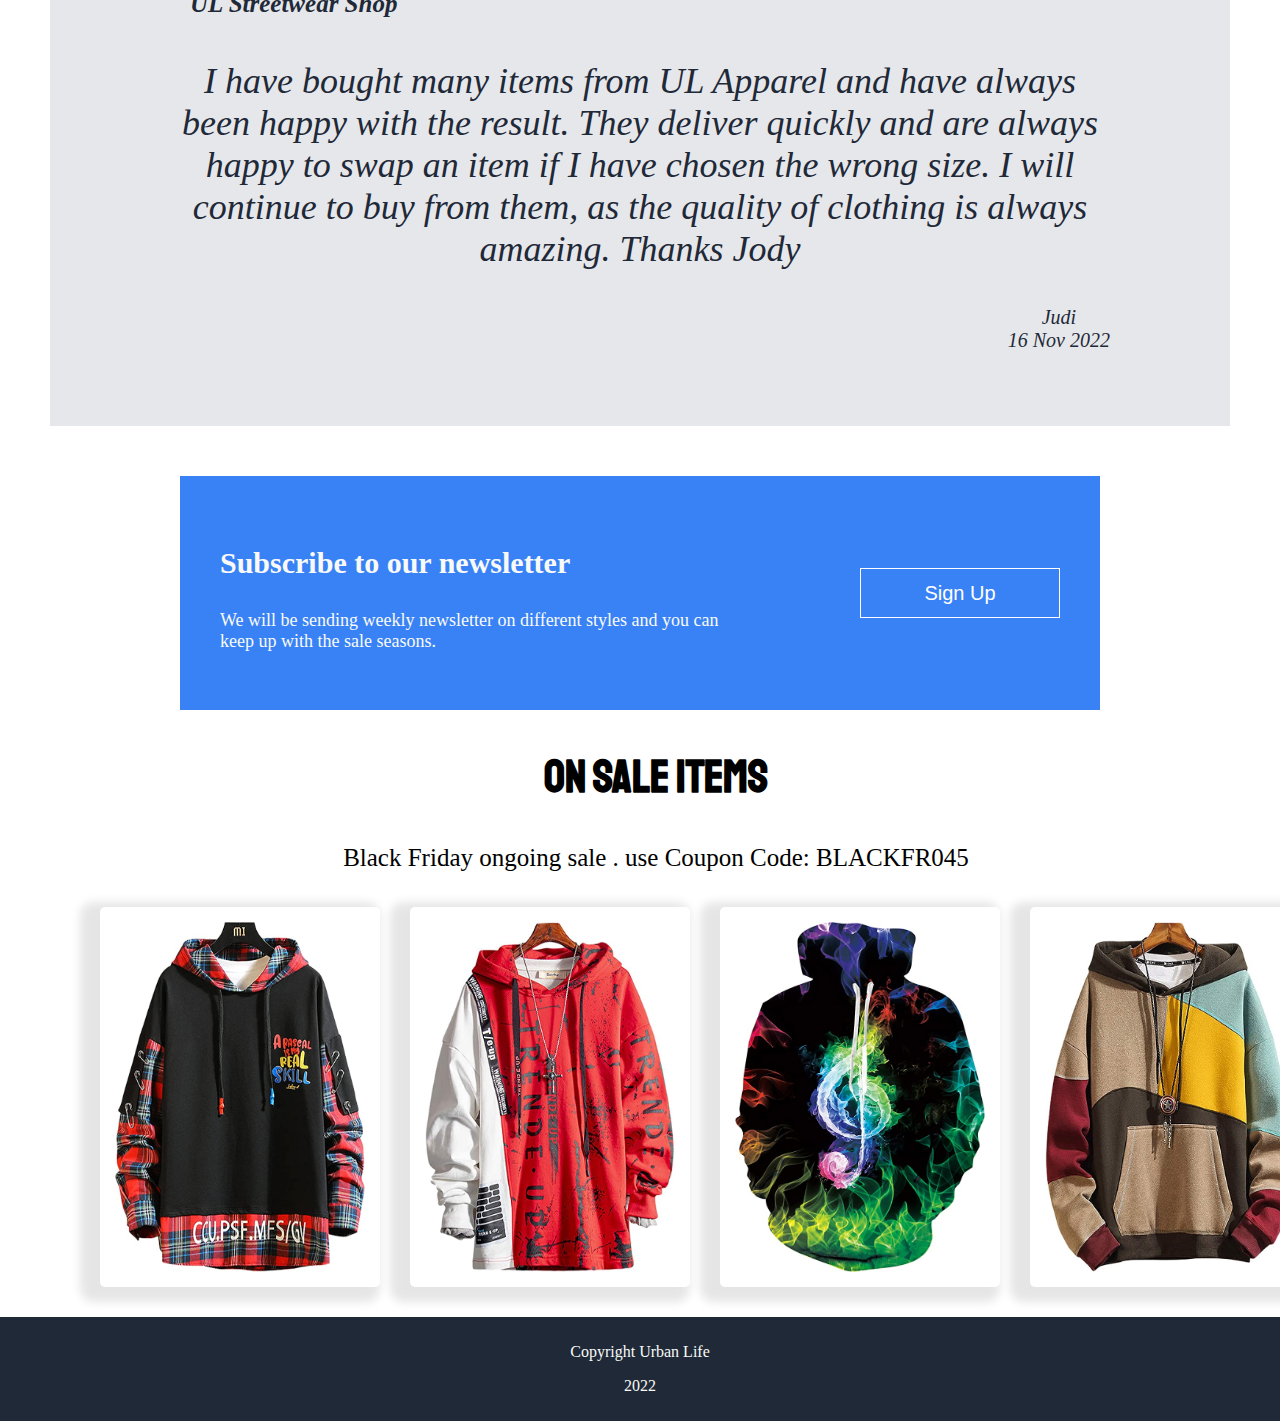
==== commit 4ca00745: "added blockquote" ====
--- a/index.html
+++ b/index.html
@@ -46,6 +46,7 @@
                 />
             </div>
         </section>
+        <h2>Current Trend</h2>
         <section class="second-section">
             <figure>
                 <img
@@ -80,28 +81,13 @@
                 <figcaption class="second-section-text">Tomgirl Style</figcaption>
             </figure>
         </section>
-        <!--
-        <h2> Current Trends</h2>
-        <section class="second-section">
-            <img class="current-trend-images" alt="All Black Style" src="./img/img2.jpeg" />
-            <img class="current-trend-images" alt="School Girl Chic" src="./img/img3.jpeg" />
-            <img class="current-trend-images" alt="Chill Style" src="./img/img4.jpeg" />
-            <img class="current-trend-images" alt="Tomgirl Style" src="./img/img5.jpeg" />
-        </section>
-        <section class="second-section-text">
-            <p>All Black Style</p>
-            <p>School Girl Chic</p>
-            <p>Chill Style</p>
-            <p>Tomgirl Style</p>
-        </section>
-        -->
         <h2>Testimonials</h2>
-        <section class="third-section">
-            <img src="./img/five-star-rating.png" alt="sive star rating" >
+        <blockquote class="third-section">
+            <img src="./img/five-star-rating.png" alt="five star rating" >
             <h5>UL Streetwear Shop</h5>
             <p class="testimonial-user1">I have bought many items from UL Apparel and have always been happy with the result. They deliver quickly and are always happy to swap an item if I have chosen the wrong size. I will continue to buy from them, as the quality of clothing is always amazing. Thanks Jody</p>
-            <p class="testimonial-name-sign"><strong>Judi</strong><br>16 Nov 2022</p>
-        </section>
+            <cite class="testimonial-name-sign"><strong>Judi</strong><br>16 Nov 2022</p></cite>
+        </blockquote>
         <section class="fourth-section">
             <div class="fourth-section-data">
                 <h3>Subscribe to our newsletter</h3>
